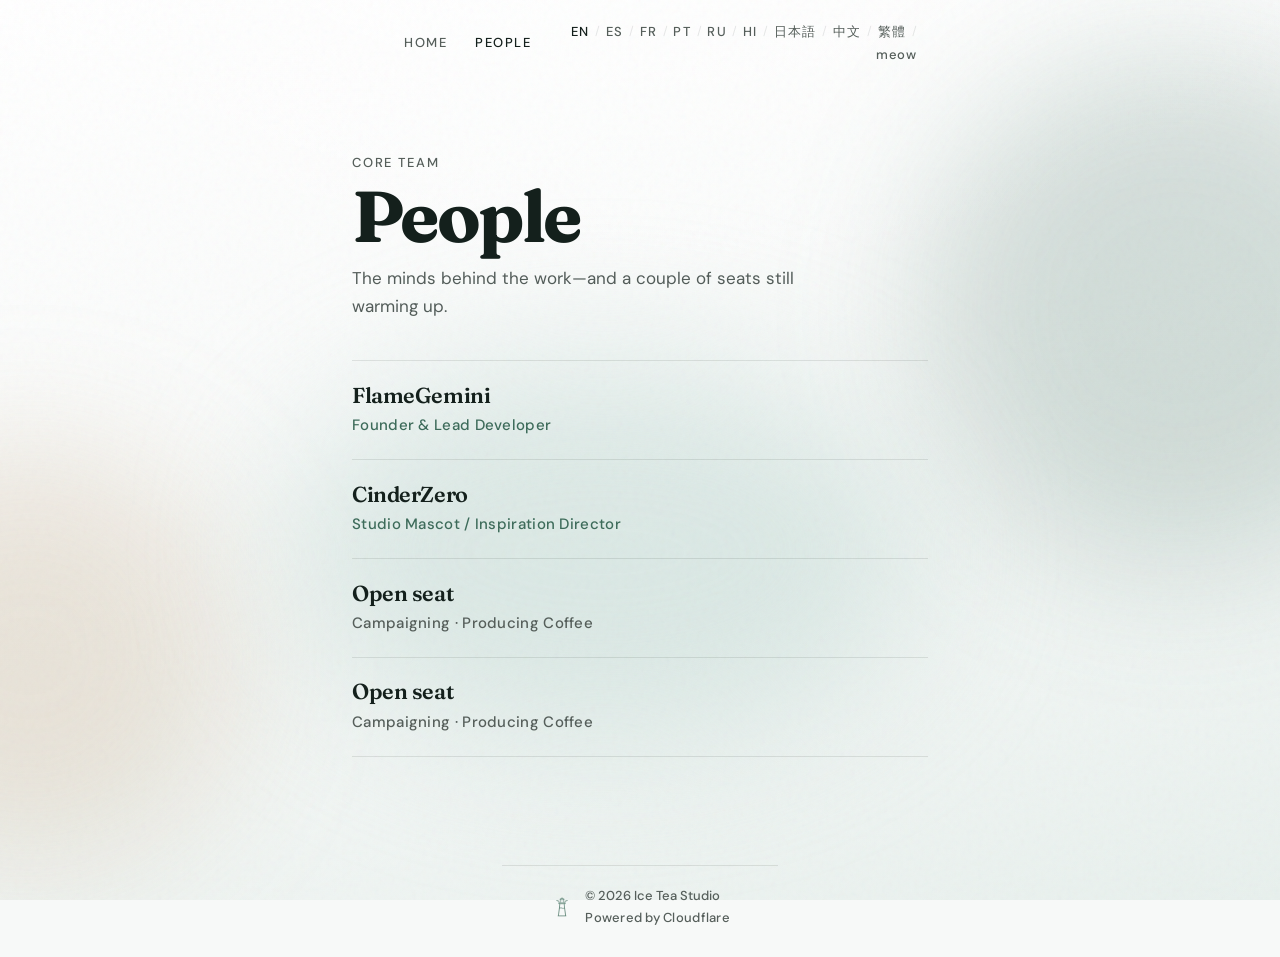
==== people.html @ a5f1b0de "Add French and Portuguese locales. Extend the language switcher and i18n dictionary with FR and PT t" ====
﻿<!DOCTYPE html>
<html lang="en">
<head>
  <meta charset="UTF-8">
  <meta name="viewport" content="width=device-width, initial-scale=1.0">
  <title>People — Ice Tea Studio</title>
  <meta name="description" content="Meet the people behind Ice Tea Studio—developers, designers, and open seats still brewing.">
  <meta name="author" content="Ice Tea Studio">
  <meta name="robots" content="index, follow">
  <link rel="canonical" href="https://ice-tea.top/people.html">
  <script>
    try {
      var _l = localStorage.getItem("its-lang");
      if (_l) {
        var s = String(_l).toLowerCase();
        if (_l === "zh-Hant" || s === "zh-tw" || s === "zh-hk" || s === "zh-hant" || s.indexOf("hant") >= 0) document.documentElement.lang = "zh-Hant";
        else if (_l === "zh-CN" || s.indexOf("zh") === 0) document.documentElement.lang = "zh-CN";
        else if (_l === "ja" || s.indexOf("ja") === 0) document.documentElement.lang = "ja";
        else if (_l === "es" || s.indexOf("es") === 0) document.documentElement.lang = "es";
        else if (_l === "fr" || s.indexOf("fr") === 0) document.documentElement.lang = "fr";
        else if (_l === "pt" || s.indexOf("pt") === 0) document.documentElement.lang = "pt";
        else if (_l === "ru" || s.indexOf("ru") === 0) document.documentElement.lang = "ru";
        else if (_l === "hi" || s.indexOf("hi") === 0) document.documentElement.lang = "hi";
        else if (_l === "zh-meow" || s === "zh-meow") document.documentElement.lang = "zh-CN";
        else if (_l === "en-meow" || s === "en-meow" || _l === "meow") document.documentElement.lang = "en";
      }
    } catch (e) {}
  </script>

  <meta property="og:type" content="website">
  <meta property="og:url" content="https://ice-tea.top/people.html">
  <meta property="og:title" content="People — Ice Tea Studio">
  <meta property="og:description" content="Meet the people behind Ice Tea Studio.">
  <meta property="og:site_name" content="Ice Tea Studio">
  <meta property="og:locale" content="en_US">
  <meta property="og:image" content="https://ice-tea.top/og-image.png">
  <meta property="og:image:type" content="image/png">
  <meta property="og:image:alt" content="Ice Tea Studio">

  <meta name="twitter:card" content="summary_large_image">
  <meta name="twitter:title" content="People — Ice Tea Studio">
  <meta name="twitter:description" content="Meet the people behind Ice Tea Studio.">
  <meta name="twitter:image" content="https://ice-tea.top/og-image.png">

  <meta name="theme-color" content="#f7f9f8">
  <link rel="icon" href="icon-transparent.png" type="image/png">
  <link rel="apple-touch-icon" href="icon-white.png">
  <link rel="stylesheet" href="styles.css">
</head>
<body class="page-people">
  <div class="atmosphere" aria-hidden="true">
    <div class="atmosphere__wash atmosphere__wash--leaf" data-speed="0.08"></div>
    <div class="atmosphere__wash atmosphere__wash--amber" data-speed="0.16"></div>
    <div class="atmosphere__wash atmosphere__wash--ice" data-speed="0.11"></div>
    <div class="atmosphere__grain"></div>
  </div>

  <div class="page">
    <header class="page-top">
      <nav class="topnav" data-i18n-aria="nav_aria" aria-label="Primary">
        <a class="nav-link" data-magnetic href="index.html" data-i18n="nav_home">Home</a>
        <a class="nav-link is-active" data-magnetic href="people.html" data-i18n="nav_people" aria-current="page">People</a>
        <div class="lang-switch" data-i18n-aria="lang_aria" role="group" aria-label="Language">
          <button type="button" class="lang-switch__btn" data-lang="en" aria-pressed="true">EN</button>
          <span class="lang-switch__sep" aria-hidden="true">/</span>
          <button type="button" class="lang-switch__btn" data-lang="es" aria-pressed="false">ES</button>
          <span class="lang-switch__sep" aria-hidden="true">/</span>
          <button type="button" class="lang-switch__btn" data-lang="fr" aria-pressed="false">FR</button>
          <span class="lang-switch__sep" aria-hidden="true">/</span>
          <button type="button" class="lang-switch__btn" data-lang="pt" aria-pressed="false">PT</button>
          <span class="lang-switch__sep" aria-hidden="true">/</span>
          <button type="button" class="lang-switch__btn" data-lang="ru" aria-pressed="false">RU</button>
          <span class="lang-switch__sep" aria-hidden="true">/</span>
          <button type="button" class="lang-switch__btn" data-lang="hi" aria-pressed="false">HI</button>
          <span class="lang-switch__sep" aria-hidden="true">/</span>
          <button type="button" class="lang-switch__btn" data-lang="ja" aria-pressed="false">日本語</button>
          <span class="lang-switch__sep" aria-hidden="true">/</span>
          <button type="button" class="lang-switch__btn" data-lang="zh-CN" aria-pressed="false">中文</button>
          <span class="lang-switch__sep" aria-hidden="true">/</span>
          <button type="button" class="lang-switch__btn" data-lang="zh-Hant" aria-pressed="false">繁體</button>
          <span class="lang-switch__sep" aria-hidden="true">/</span>
          <div class="lang-switch__meow">
            <button type="button" class="lang-switch__btn lang-switch__meow-toggle" aria-expanded="false" aria-haspopup="true">meow</button>
            <div class="lang-switch__meow-menu" hidden role="menu">
              <button type="button" class="lang-switch__meow-option" data-lang="en-meow" role="menuitem">en-meow</button>
              <button type="button" class="lang-switch__meow-option" data-lang="zh-meow" role="menuitem">zh-meow</button>
            </div>
          </div>
        </div>
      </nav>
    </header>

    <main id="main" class="people">
      <header class="people__head" data-reveal>
        <p class="people__kicker" data-i18n="people_kicker">Core team</p>
        <h1 class="people__title" data-i18n="people_title">People</h1>
        <p class="people__lead" data-i18n="people_lead">
          The minds behind the work—and a couple of seats still warming up.
        </p>
      </header>

      <ul class="people-list" data-stagger>
        <li data-reveal>
          <article class="people-list__item">
            <h2 class="people-list__name">FlameGemini</h2>
            <p class="people-list__role" data-i18n="role_flame">Founder &amp; Lead Developer</p>
          </article>
        </li>
        <li data-reveal>
          <article class="people-list__item">
            <h2 class="people-list__name">CinderZero</h2>
            <p class="people-list__role" data-i18n="role_cinder">Studio Mascot / Inspiration Director</p>
          </article>
        </li>
        <li data-reveal>
          <article class="people-list__item people-list__item--open">
            <h2 class="people-list__name" data-i18n="open_seat">Open seat</h2>
            <p class="people-list__role" data-i18n="open_seat_role">Campaigning · Producing Coffee</p>
          </article>
        </li>
        <li data-reveal>
          <article class="people-list__item people-list__item--open">
            <h2 class="people-list__name" data-i18n="open_seat">Open seat</h2>
            <p class="people-list__role" data-i18n="open_seat_role">Campaigning · Producing Coffee</p>
          </article>
        </li>
      </ul>
    </main>

    <footer class="footer" data-reveal>
      <img class="footer__mark" src="icon-transparent.png" width="28" height="28" alt="" decoding="async">
      <div class="footer__copy">
        <p><small>&copy; 2026 Ice Tea Studio</small></p>
        <p class="footer__powered">
          <small><span data-i18n="powered_prefix">Powered by</span> <a href="https://www.cloudflare.com/" rel="noopener noreferrer" target="_blank">Cloudflare</a></small>
        </p>
      </div>
    </footer>
  </div>

  <script src="i18n.js"></script>
  <script src="main.js" defer></script>
</body>
</html>
---- styles.css ----
﻿@font-face {
  font-family: "Fraunces";
  src: url("fonts/fraunces-600.woff2") format("woff2");
  font-weight: 600;
  font-style: normal;
  font-display: swap;
}

@font-face {
  font-family: "Fraunces";
  src: url("fonts/fraunces-700.woff2") format("woff2");
  font-weight: 700;
  font-style: normal;
  font-display: swap;
}

@font-face {
  font-family: "DM Sans";
  src: url("fonts/dm-sans-400.woff2") format("woff2");
  font-weight: 400;
  font-style: normal;
  font-display: swap;
}

@font-face {
  font-family: "DM Sans";
  src: url("fonts/dm-sans-500.woff2") format("woff2");
  font-weight: 500;
  font-style: normal;
  font-display: swap;
}

:root {
  --ink: #14201c;
  --ink-soft: #555e5a;
  --mist: #f7f9f8;
  --paper: #ffffff;
  --leaf: #3d6b5a;
  --leaf-soft: rgba(61, 107, 90, 0.2);
  --amber-soft: rgba(184, 149, 108, 0.22);
  --ice-soft: rgba(201, 221, 215, 0.58);
  --line: rgba(20, 32, 28, 0.1);
  --focus: #2f5d4c;
  --font-display: "Fraunces", "Iowan Old Style", "Palatino Linotype", Palatino, serif;
  --font-body: "DM Sans", "Segoe UI", sans-serif;
  --ease-out: cubic-bezier(0.16, 1, 0.3, 1);
  --dur: 0.7s;
  --pad-x: clamp(1.25rem, 4vw, 3rem);
}

html[lang="zh-CN"],
html[data-lang="zh-CN"],
html[lang="zh-Hant"],
html[data-lang="zh-Hant"] {
  --font-display: "Fraunces", "Songti SC", "STSong", "Noto Serif SC", "Noto Serif TC", serif;
  --font-body: "DM Sans", "PingFang SC", "PingFang TC", "Hiragino Sans GB", "Microsoft YaHei", "Microsoft JhengHei", "Noto Sans SC", "Noto Sans TC", "Segoe UI", sans-serif;
}

html[lang="ja"],
html[data-lang="ja"] {
  --font-display: "Fraunces", "Hiragino Mincho ProN", "Yu Mincho", "Noto Serif JP", serif;
  --font-body: "DM Sans", "Hiragino Sans", "Yu Gothic", "Hiragino Kaku Gothic ProN", "Meiryo", "Noto Sans JP", "Segoe UI", sans-serif;
}

html[lang="ru"],
html[data-lang="ru"] {
  --font-body: "DM Sans", "Segoe UI", "Helvetica Neue", Arial, sans-serif;
}

html[lang="hi"],
html[data-lang="hi"] {
  --font-display: "Fraunces", "Noto Serif Devanagari", "Mangal", serif;
  --font-body: "DM Sans", "Noto Sans Devanagari", "Mangal", "Segoe UI", sans-serif;
}

html[data-lang="zh-meow"],
html[data-lang="en-meow"] {
  --font-display: "Fraunces", "Songti SC", "STSong", serif;
  --font-body: "DM Sans", "PingFang SC", "Microsoft YaHei", "Segoe UI", sans-serif;
}

*,
*::before,
*::after {
  box-sizing: border-box;
}

html {
  color-scheme: light;
  background: var(--mist);
  scroll-behavior: smooth;
}

body {
  margin: 0;
  min-height: 100vh;
  font-family: var(--font-body);
  font-weight: 400;
  line-height: 1.55;
  color: var(--ink);
  background: var(--mist);
  overflow-x: hidden;
  -webkit-font-smoothing: antialiased;
  text-rendering: optimizeLegibility;
}

a {
  color: inherit;
}

a:focus-visible {
  outline: 2px solid var(--focus);
  outline-offset: 3px;
}

.atmosphere {
  position: fixed;
  inset: 0;
  z-index: 0;
  pointer-events: none;
  overflow: hidden;
  background:
    radial-gradient(115% 85% at 50% -15%, var(--paper) 0%, transparent 58%),
    linear-gradient(165deg, var(--paper) 0%, var(--mist) 55%, #e8f0ed 100%);
}

.atmosphere__wash {
  position: absolute;
  border-radius: 50%;
  filter: blur(72px);
  will-change: transform;
  transform: translate3d(0, var(--parallax-y, 0px), 0);
}

.atmosphere__wash--leaf {
  width: min(58vw, 32rem);
  height: min(58vw, 32rem);
  top: 6%;
  right: -12%;
  background: var(--leaf-soft);
}

.atmosphere__wash--amber {
  width: min(48vw, 26rem);
  height: min(48vw, 26rem);
  bottom: 4%;
  left: -14%;
  background: var(--amber-soft);
}

.atmosphere__wash--ice {
  width: min(70vw, 40rem);
  height: min(42vw, 24rem);
  top: 40%;
  left: 22%;
  background: var(--ice-soft);
}

.atmosphere__grain {
  position: absolute;
  inset: 0;
  opacity: 0.04;
  background-image: url("data:image/svg+xml,%3Csvg viewBox='0 0 200 200' xmlns='http://www.w3.org/2000/svg'%3E%3Cfilter id='n'%3E%3CfeTurbulence type='fractalNoise' baseFrequency='0.85' numOctaves='3' stitchTiles='stitch'/%3E%3C/filter%3E%3Crect width='100%25' height='100%25' filter='url(%23n)'/%3E%3C/svg%3E");
  mix-blend-mode: multiply;
}

.page {
  position: relative;
  z-index: 1;
}

.hero-shell {
  display: grid;
  grid-template-rows: auto 1fr;
  min-height: 100vh;
  min-height: 100dvh;
  padding: 0 var(--pad-x);
  max-width: 72rem;
  margin: 0 auto;
}

.topnav {
  display: flex;
  align-items: center;
  justify-content: flex-end;
  gap: 1.75rem;
  padding: 1.35rem 0 0;
}

.lang-switch {
  display: inline-flex;
  flex-wrap: wrap;
  justify-content: flex-end;
  align-items: center;
  gap: 0.35rem;
  margin-left: 0.35rem;
  max-width: min(100%, 22rem);
  row-gap: 0.2rem;
}

.lang-switch__sep {
  font-size: 0.75rem;
  color: var(--line);
  user-select: none;
}

.lang-switch__btn {
  border: 0;
  padding: 0;
  background: transparent;
  color: var(--ink-soft);
  font: inherit;
  font-size: 0.8125rem;
  font-weight: 500;
  letter-spacing: 0.1em;
  text-transform: uppercase;
  cursor: pointer;
  transition: color 0.25s ease;
}

.lang-switch__btn:hover {
  color: var(--ink);
}

.lang-switch__btn.is-active {
  color: var(--ink);
}

.lang-switch__btn:focus-visible {
  outline: 2px solid var(--focus);
  outline-offset: 3px;
}

.lang-switch__meow {
  position: relative;
  display: inline-flex;
  align-items: center;
}

.lang-switch__meow-toggle {
  text-transform: none;
  letter-spacing: 0.06em;
}

.lang-switch__meow-menu {
  position: absolute;
  top: calc(100% + 0.45rem);
  right: 0;
  z-index: 40;
  display: flex;
  flex-direction: column;
  gap: 0.15rem;
  min-width: 6.75rem;
  padding: 0.4rem;
  border: 1px solid var(--line);
  border-radius: 0.4rem;
  background: rgba(255, 255, 255, 0.96);
  box-shadow: 0 10px 28px rgba(20, 32, 28, 0.08);
}

.lang-switch__meow-menu[hidden] {
  display: none;
}

.lang-switch__meow-option {
  border: 0;
  border-radius: 0.28rem;
  padding: 0.4rem 0.55rem;
  background: transparent;
  color: var(--ink-soft);
  font: inherit;
  font-size: 0.75rem;
  font-weight: 500;
  letter-spacing: 0.03em;
  text-transform: none;
  text-align: left;
  cursor: pointer;
  transition: color 0.2s ease, background-color 0.2s ease;
}

.lang-switch__meow-option:hover,
.lang-switch__meow-option.is-active {
  color: var(--ink);
  background: rgba(61, 107, 90, 0.08);
}

.lang-switch__meow-option:focus-visible {
  outline: 2px solid var(--focus);
  outline-offset: 1px;
}

.nav-link {
  display: inline-block;
  font-size: 0.8125rem;
  font-weight: 500;
  letter-spacing: 0.12em;
  text-transform: uppercase;
  text-decoration: none;
  color: var(--ink-soft);
  transition: color 0.25s ease, transform 0.35s var(--ease-out);
  will-change: transform;
}

.nav-link:hover {
  color: var(--ink);
}

.hero {
  position: relative;
  display: flex;
  flex-direction: column;
  justify-content: center;
  align-items: center;
  gap: 1.25rem;
  text-align: center;
  padding: 2rem 0 5rem;
}

.brand {
  margin: 0;
  font-family: var(--font-display);
  font-weight: 700;
  font-size: clamp(3.5rem, 14vw, 8.5rem);
  line-height: 0.9;
  letter-spacing: -0.035em;
  color: var(--ink);
}

.visually-hidden {
  position: absolute;
  width: 1px;
  height: 1px;
  padding: 0;
  margin: -1px;
  overflow: hidden;
  clip: rect(0, 0, 0, 0);
  white-space: nowrap;
  border: 0;
}

.brand__display {
  display: block;
}

.brand__row {
  display: block;
}

.brand__row--accent {
  color: var(--leaf);
  font-weight: 600;
}

.brand .char {
  display: inline-block;
  opacity: 0;
  transform: translateY(0.35em);
  will-change: transform, opacity;
}

.brand .char--space {
  width: 0.28em;
}

.brand.is-ready .char {
  animation: char-in 0.75s var(--ease-out) forwards;
  animation-delay: calc(var(--i) * 0.035s + 0.12s);
}

.brand.is-done .char {
  will-change: auto;
}

.since {
  margin: 0;
  font-size: 0.8125rem;
  font-weight: 500;
  letter-spacing: 0.14em;
  text-transform: uppercase;
  color: var(--ink-soft);
}

.scroll-cue {
  position: absolute;
  bottom: 1.5rem;
  left: 50%;
  display: flex;
  align-items: center;
  justify-content: center;
  width: 2rem;
  height: 2.75rem;
  margin-left: -1rem;
  text-decoration: none;
}

body.is-scrolled .scroll-cue {
  opacity: 0 !important;
  pointer-events: none;
  transform: none !important;
  filter: none !important;
}

.scroll-cue__mouse {
  width: 1.15rem;
  height: 1.85rem;
  border: 1.5px solid rgba(20, 32, 28, 0.28);
  border-radius: 999px;
  position: relative;
}

.scroll-cue__mouse::after {
  content: "";
  position: absolute;
  top: 0.35rem;
  left: 50%;
  width: 0.2rem;
  height: 0.2rem;
  margin-left: -0.1rem;
  border-radius: 50%;
  background: var(--leaf);
  animation: cue-dot 1.6s var(--ease-out) infinite;
}

.about {
  padding: clamp(4rem, 12vh, 7rem) var(--pad-x);
  max-width: calc(36rem + 2 * var(--pad-x));
  margin: 0 auto;
  border-top: 1px solid var(--line);
}

.about__head {
  margin-bottom: 1.5rem;
}

.about__title {
  margin: 0 0 0.35rem;
  font-family: var(--font-display);
  font-size: clamp(1.75rem, 3vw, 2.25rem);
  font-weight: 600;
  letter-spacing: -0.02em;
  line-height: 1.15;
}

.about__kicker {
  margin: 0;
  font-size: 0.875rem;
  font-weight: 500;
  letter-spacing: 0.04em;
  color: var(--ink-soft);
}

.about__body {
  display: grid;
  gap: 1.1rem;
}

.about__body p {
  margin: 0;
  font-size: 1.0625rem;
  line-height: 1.7;
  color: rgba(20, 32, 28, 0.78);
}

.about__body a {
  color: var(--leaf);
  text-underline-offset: 0.18em;
}

.about__body a:hover {
  color: var(--ink);
}

.projects {
  padding: clamp(4rem, 11vh, 6.5rem) var(--pad-x);
  max-width: calc(36rem + 2 * var(--pad-x));
  margin: 0 auto;
  border-top: 1px solid var(--line);
}

.projects__title {
  margin: 0 0 1.75rem;
  font-family: var(--font-display);
  font-size: clamp(1.75rem, 3vw, 2.25rem);
  font-weight: 600;
  letter-spacing: -0.02em;
  line-height: 1.15;
  color: var(--ink);
}

.project-list {
  list-style: none;
  margin: 0;
  padding: 0;
}

.project-list__item {
  position: relative;
  display: block;
  width: calc(100% + 1.7rem);
  margin: 0 -0.85rem;
  padding: 1.25rem 1rem 1.25rem 1.15rem;
  border: 0;
  border-top: 1px solid var(--line);
  border-radius: 0.45rem;
  background: transparent;
  color: inherit;
  font: inherit;
  text-align: left;
  cursor: pointer;
  overflow: hidden;
  transition:
    background-color 320ms var(--ease-out),
    transform 320ms var(--ease-out),
    box-shadow 320ms var(--ease-out),
    border-color 320ms var(--ease-out);
}

.project-list__item:focus-visible {
  outline: 2px solid var(--focus);
  outline-offset: 2px;
}

.project-list__name {
  display: inline-block;
}

.project-list__desc {
  display: block;
}

.project-list__item::before {
  content: "";
  position: absolute;
  left: 0;
  top: 0;
  bottom: 0;
  width: 0;
  background: linear-gradient(180deg, rgba(61, 107, 90, 0.2), var(--leaf));
  transition: width 320ms var(--ease-out);
}

.project-list__item::after {
  content: "";
  position: absolute;
  inset: 0;
  background: radial-gradient(120% 100% at 0% 50%, rgba(61, 107, 90, 0.14), transparent 58%);
  opacity: 0;
  transition: opacity 320ms var(--ease-out);
  pointer-events: none;
}

.project-list__item:hover,
.project-list__item:focus-visible {
  background: rgba(247, 249, 248, 0.92);
  transform: translateX(10px);
  box-shadow:
    0 12px 28px rgba(20, 32, 28, 0.06),
    inset 0 0 0 1px rgba(61, 107, 90, 0.14);
  border-top-color: transparent;
}

.project-list__item:hover + .project-list__item,
.project-list__item:focus-visible + .project-list__item {
  border-top-color: transparent;
}

.project-list__item:hover::before,
.project-list__item:focus-visible::before {
  width: 4px;
}

.project-list__item:hover::after,
.project-list__item:focus-visible::after {
  opacity: 1;
}

.project-list__copy {
  position: relative;
  z-index: 1;
  min-width: 0;
}

.project-list__name {
  position: relative;
  display: inline-block;
  margin: 0 0 0.35rem;
  font-family: var(--font-display);
  font-size: 1.3rem;
  font-weight: 600;
  letter-spacing: -0.02em;
  line-height: 1.2;
  color: var(--ink);
  transition:
    color 280ms var(--ease-out),
    letter-spacing 320ms var(--ease-out),
    transform 320ms var(--ease-out);
}

.project-list__name::after {
  content: "";
  position: absolute;
  left: 0;
  bottom: -0.12em;
  width: 100%;
  height: 1.5px;
  background: var(--leaf);
  transform: scaleX(0);
  transform-origin: left center;
  transition: transform 360ms var(--ease-out);
}

.project-list__item:hover .project-list__name,
.project-list__item:focus-visible .project-list__name {
  color: var(--leaf);
  letter-spacing: -0.01em;
  transform: translateY(-2px);
}

.project-list__item:hover .project-list__name::after,
.project-list__item:focus-visible .project-list__name::after {
  transform: scaleX(1);
}

.project-list__desc {
  margin: 0;
  max-width: 34rem;
  font-size: 1.0625rem;
  line-height: 1.65;
  color: rgba(20, 32, 28, 0.66);
  transform: translateY(4px);
  opacity: 0.92;
  transition:
    color 280ms var(--ease-out),
    transform 320ms var(--ease-out) 40ms,
    opacity 280ms var(--ease-out) 40ms;
}

.project-list__item:hover .project-list__desc,
.project-list__item:focus-visible .project-list__desc {
  color: rgba(20, 32, 28, 0.9);
  transform: translateY(0);
  opacity: 1;
}

.project-list__item--more {
  display: block;
  padding-top: 1.1rem;
  padding-bottom: 1.1rem;
  cursor: default;
  border-bottom: 1px solid var(--line);
}

.project-list__item--more:hover,
.project-list__item--more:focus-visible {
  background: transparent;
  transform: none;
  box-shadow: none;
  border-top-color: var(--line);
}

.project-list__item--more::before,
.project-list__item--more::after {
  display: none;
}

.project-list__more {
  margin: 0;
  font-size: 0.9375rem;
  color: var(--ink-soft);
}

.toast {
  position: fixed;
  left: 50%;
  bottom: 1.5rem;
  z-index: 80;
  max-width: min(28rem, calc(100vw - 2rem));
  padding: 0.9rem 1.15rem;
  border: 1px solid rgba(61, 107, 90, 0.18);
  border-radius: 0.75rem;
  background: rgba(255, 255, 255, 0.94);
  color: var(--ink);
  font-size: 0.9375rem;
  line-height: 1.5;
  text-align: center;
  box-shadow: 0 16px 40px rgba(20, 32, 28, 0.12);
  backdrop-filter: blur(10px);
  transform: translate(-50%, 12px);
  opacity: 0;
  pointer-events: none;
  transition:
    opacity 280ms var(--ease-out),
    transform 320ms var(--ease-out);
}

.toast.is-visible {
  opacity: 1;
  transform: translate(-50%, 0);
}

@media (prefers-reduced-motion: reduce) {
  .toast {
    transition: none;
  }
}

.nav-link.is-active {
  color: var(--ink);
}

.page-top {
  padding: 0 var(--pad-x);
  max-width: 72rem;
  margin: 0 auto;
}

.page-people .page {
  min-height: 100vh;
  min-height: 100dvh;
  display: flex;
  flex-direction: column;
}

.people {
  flex: 1;
  padding: clamp(3rem, 10vh, 5.5rem) var(--pad-x) clamp(4rem, 12vh, 7rem);
  max-width: calc(36rem + 2 * var(--pad-x));
  margin: 0 auto;
  width: 100%;
}

.people__head {
  margin-bottom: 2.5rem;
}

.people__kicker {
  margin: 0 0 0.55rem;
  font-size: 0.8125rem;
  font-weight: 500;
  letter-spacing: 0.14em;
  text-transform: uppercase;
  color: var(--ink-soft);
}

.people__title {
  margin: 0 0 0.85rem;
  font-family: var(--font-display);
  font-size: clamp(2.75rem, 8vw, 4.5rem);
  font-weight: 700;
  letter-spacing: -0.035em;
  line-height: 0.95;
  color: var(--ink);
}

.people__lead {
  margin: 0;
  max-width: 28rem;
  font-size: 1.0625rem;
  line-height: 1.65;
  color: rgba(20, 32, 28, 0.72);
}

.people-list {
  list-style: none;
  margin: 0;
  padding: 0;
}

.people-list__item {
  padding: 1.35rem 0;
  border-top: 1px solid var(--line);
}

.people-list > li:last-child .people-list__item {
  border-bottom: 1px solid var(--line);
}

.people-list__name {
  margin: 0 0 0.35rem;
  font-family: var(--font-display);
  font-size: 1.35rem;
  font-weight: 600;
  letter-spacing: -0.02em;
  line-height: 1.2;
  color: var(--ink);
}

.people-list__role {
  margin: 0;
  font-size: 0.9375rem;
  font-weight: 500;
  letter-spacing: 0.02em;
  color: var(--leaf);
}

.people-list__item--open .people-list__name {
  color: var(--ink);
  font-weight: 600;
}

.people-list__item--open .people-list__role {
  color: var(--ink-soft);
}

.footer {
  display: flex;
  align-items: center;
  gap: 0.7rem;
  padding: 1.25rem var(--pad-x) 1.75rem;
  max-width: 72rem;
  margin: 0 auto;
  border-top: 1px solid var(--line);
}

.footer__mark {
  display: block;
  width: 1.5rem;
  height: 1.5rem;
  object-fit: contain;
  flex-shrink: 0;
  opacity: 0.88;
}

.footer__copy {
  display: flex;
  flex-direction: column;
  gap: 0.15rem;
}

.footer p {
  margin: 0;
  font-size: 0.8125rem;
  font-weight: 500;
  color: var(--ink-soft);
}

.footer__powered {
  font-size: 0.75rem;
  font-weight: 400;
  letter-spacing: 0.02em;
  color: color-mix(in srgb, var(--ink-soft) 78%, transparent);
}

.footer__powered a {
  color: inherit;
  text-decoration: none;
  border-bottom: 1px solid transparent;
  transition: color 0.2s ease, border-color 0.2s ease;
}

.footer__powered a:hover {
  color: var(--ink);
  border-bottom-color: var(--line);
}

.footer small {
  font-size: inherit;
}

/* Reveal system — same idea as cinderzero */
[data-reveal] {
  opacity: 0;
  transform: translateY(22px);
  transition:
    opacity var(--dur) var(--ease-out),
    transform var(--dur) var(--ease-out);
}

[data-reveal].is-in {
  opacity: 1;
  transform: none;
}

.since[data-reveal] {
  transition-delay: 0.55s;
}

.scroll-cue[data-reveal] {
  transition-delay: 0.75s;
}

[data-stagger] > [data-reveal]:nth-child(1) { transition-delay: 0.05s; }
[data-stagger] > [data-reveal]:nth-child(2) { transition-delay: 0.14s; }
[data-stagger] > [data-reveal]:nth-child(3) { transition-delay: 0.23s; }
[data-stagger] > [data-reveal]:nth-child(4) { transition-delay: 0.32s; }
[data-stagger] > [data-reveal]:nth-child(5) { transition-delay: 0.41s; }

@keyframes char-in {
  to {
    opacity: 1;
    transform: none;
  }
}

@keyframes cue-dot {
  0% { opacity: 1; transform: translateY(0); }
  70% { opacity: 0; transform: translateY(0.55rem); }
  100% { opacity: 0; transform: translateY(0.55rem); }
}

@media (prefers-reduced-motion: reduce) {
  html {
    scroll-behavior: auto;
  }

  .project-list__item,
  .project-list__item::before,
  .project-list__item::after,
  .project-list__name,
  .project-list__name::after,
  .project-list__desc {
    transition: none !important;
    transform: none !important;
  }

  .brand .char,
  .brand.is-ready .char,
  [data-reveal],
  [data-reveal].is-in,
  .nav-link,
  .atmosphere__wash,
  .scroll-cue__mouse::after {
    animation: none !important;
    transition: none !important;
    transform: none !important;
    opacity: 1 !important;
  }
}
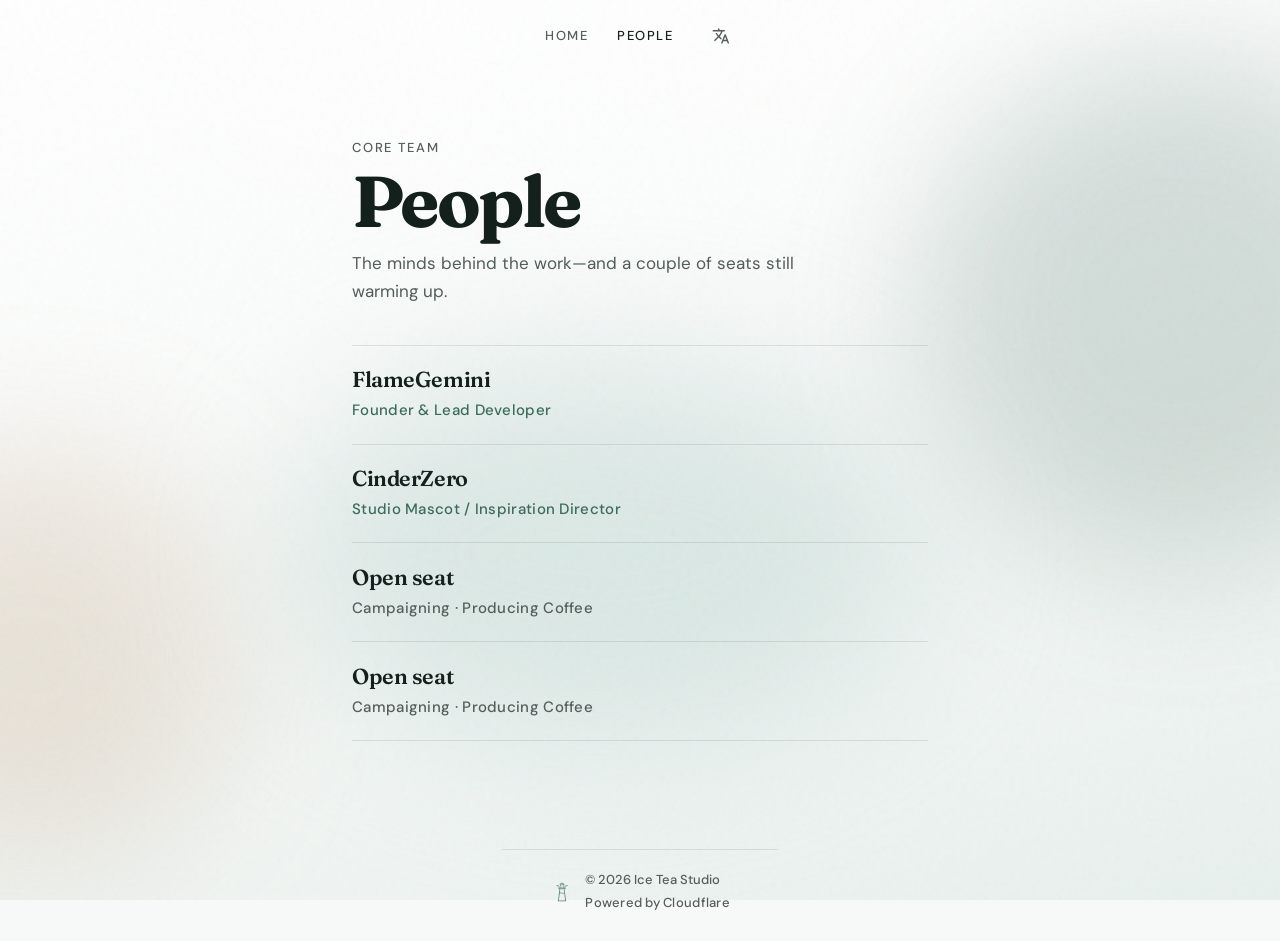
==== commit de215e89: "Add animal easter egg that unlocks locale meow mode. Hide meow from the language menu, ship a compac" ====
--- a/people.html
+++ b/people.html
@@ -1,4 +1,4 @@
-﻿<!DOCTYPE html>
+<!DOCTYPE html>
 <html lang="en">
 <head>
   <meta charset="UTF-8">
@@ -21,8 +21,6 @@
         else if (_l === "pt" || s.indexOf("pt") === 0) document.documentElement.lang = "pt";
         else if (_l === "ru" || s.indexOf("ru") === 0) document.documentElement.lang = "ru";
         else if (_l === "hi" || s.indexOf("hi") === 0) document.documentElement.lang = "hi";
-        else if (_l === "zh-meow" || s === "zh-meow") document.documentElement.lang = "zh-CN";
-        else if (_l === "en-meow" || s === "en-meow" || _l === "meow") document.documentElement.lang = "en";
       }
     } catch (e) {}
   </script>
@@ -60,31 +58,22 @@
       <nav class="topnav" data-i18n-aria="nav_aria" aria-label="Primary">
         <a class="nav-link" data-magnetic href="index.html" data-i18n="nav_home">Home</a>
         <a class="nav-link is-active" data-magnetic href="people.html" data-i18n="nav_people" aria-current="page">People</a>
-        <div class="lang-switch" data-i18n-aria="lang_aria" role="group" aria-label="Language">
-          <button type="button" class="lang-switch__btn" data-lang="en" aria-pressed="true">EN</button>
-          <span class="lang-switch__sep" aria-hidden="true">/</span>
-          <button type="button" class="lang-switch__btn" data-lang="es" aria-pressed="false">ES</button>
-          <span class="lang-switch__sep" aria-hidden="true">/</span>
-          <button type="button" class="lang-switch__btn" data-lang="fr" aria-pressed="false">FR</button>
-          <span class="lang-switch__sep" aria-hidden="true">/</span>
-          <button type="button" class="lang-switch__btn" data-lang="pt" aria-pressed="false">PT</button>
-          <span class="lang-switch__sep" aria-hidden="true">/</span>
-          <button type="button" class="lang-switch__btn" data-lang="ru" aria-pressed="false">RU</button>
-          <span class="lang-switch__sep" aria-hidden="true">/</span>
-          <button type="button" class="lang-switch__btn" data-lang="hi" aria-pressed="false">HI</button>
-          <span class="lang-switch__sep" aria-hidden="true">/</span>
-          <button type="button" class="lang-switch__btn" data-lang="ja" aria-pressed="false">日本語</button>
-          <span class="lang-switch__sep" aria-hidden="true">/</span>
-          <button type="button" class="lang-switch__btn" data-lang="zh-CN" aria-pressed="false">中文</button>
-          <span class="lang-switch__sep" aria-hidden="true">/</span>
-          <button type="button" class="lang-switch__btn" data-lang="zh-Hant" aria-pressed="false">繁體</button>
-          <span class="lang-switch__sep" aria-hidden="true">/</span>
-          <div class="lang-switch__meow">
-            <button type="button" class="lang-switch__btn lang-switch__meow-toggle" aria-expanded="false" aria-haspopup="true">meow</button>
-            <div class="lang-switch__meow-menu" hidden role="menu">
-              <button type="button" class="lang-switch__meow-option" data-lang="en-meow" role="menuitem">en-meow</button>
-              <button type="button" class="lang-switch__meow-option" data-lang="zh-meow" role="menuitem">zh-meow</button>
-            </div>
+        <div class="lang-switch" data-i18n-aria="lang_aria" aria-label="Language">
+          <button type="button" class="lang-switch__toggle" aria-expanded="false" aria-haspopup="listbox" aria-label="Language">
+            <svg class="lang-switch__icon" viewBox="0 0 24 24" width="18" height="18" aria-hidden="true" focusable="false">
+              <path d="M12.87 15.07l-2.54-2.51.03-.03A17.5 17.5 0 0014.07 6H17V4h-7V2H8v2H1v2h11.17C11.5 7.92 10.44 9.75 9 11.35 8.07 10.32 7.3 9.19 6.69 8h-2c.73 1.63 1.73 3.17 2.98 4.56l-5.09 5.02L4 19l5-5 3.11 3.11.76-2.04zM18.5 10h-2L12 22h2l1.12-3h4.75L21 22h2l-4.5-12zm-2.62 7l1.62-4.33L19.12 17h-3.24z" fill="currentColor"/>
+            </svg>
+          </button>
+          <div class="lang-switch__menu" hidden role="listbox">
+            <button type="button" class="lang-switch__option" data-lang="en" role="option">English</button>
+            <button type="button" class="lang-switch__option" data-lang="es" role="option">Español</button>
+            <button type="button" class="lang-switch__option" data-lang="fr" role="option">Français</button>
+            <button type="button" class="lang-switch__option" data-lang="pt" role="option">Português</button>
+            <button type="button" class="lang-switch__option" data-lang="ru" role="option">Русский</button>
+            <button type="button" class="lang-switch__option" data-lang="hi" role="option">हिन्दी</button>
+            <button type="button" class="lang-switch__option" data-lang="ja" role="option">日本語</button>
+            <button type="button" class="lang-switch__option" data-lang="zh-CN" role="option">简体中文</button>
+            <button type="button" class="lang-switch__option" data-lang="zh-Hant" role="option">繁體中文</button>
           </div>
         </div>
       </nav>
@@ -140,5 +129,6 @@
 
   <script src="i18n.js"></script>
   <script src="main.js" defer></script>
+  <script src="animal.js" defer></script>
 </body>
 </html>
--- a/styles.css
+++ b/styles.css
@@ -73,12 +73,6 @@
   --font-body: "DM Sans", "Noto Sans Devanagari", "Mangal", "Segoe UI", sans-serif;
 }
 
-html[data-lang="zh-meow"],
-html[data-lang="en-meow"] {
-  --font-display: "Fraunces", "Songti SC", "STSong", serif;
-  --font-body: "DM Sans", "PingFang SC", "Microsoft YaHei", "Segoe UI", sans-serif;
-}
-
 *,
 *::before,
 *::after {
@@ -188,103 +182,84 @@
 }
 
 .lang-switch {
+  position: relative;
   display: inline-flex;
-  flex-wrap: wrap;
-  justify-content: flex-end;
   align-items: center;
-  gap: 0.35rem;
   margin-left: 0.35rem;
-  max-width: min(100%, 22rem);
-  row-gap: 0.2rem;
-}
-
-.lang-switch__sep {
-  font-size: 0.75rem;
-  color: var(--line);
-  user-select: none;
-}
-
-.lang-switch__btn {
+}
+
+.lang-switch__toggle {
+  display: inline-flex;
+  align-items: center;
+  justify-content: center;
+  width: 1.75rem;
+  height: 1.75rem;
   border: 0;
   padding: 0;
+  background: transparent;
+  color: var(--ink-soft);
+  cursor: pointer;
+  transition: color 0.25s ease;
+}
+
+.lang-switch__toggle:hover,
+.lang-switch.is-open .lang-switch__toggle {
+  color: var(--ink);
+}
+
+.lang-switch__toggle:focus-visible {
+  outline: 2px solid var(--focus);
+  outline-offset: 3px;
+}
+
+.lang-switch__icon {
+  display: block;
+}
+
+.lang-switch__menu {
+  position: absolute;
+  top: calc(100% + 0.5rem);
+  right: 0;
+  z-index: 40;
+  display: flex;
+  flex-direction: column;
+  gap: 0.1rem;
+  min-width: 8.5rem;
+  max-height: min(70vh, 22rem);
+  overflow: auto;
+  padding: 0.4rem;
+  border: 1px solid var(--line);
+  border-radius: 0.4rem;
+  background: rgba(255, 255, 255, 0.97);
+  box-shadow: 0 12px 30px rgba(20, 32, 28, 0.08);
+}
+
+.lang-switch__menu[hidden] {
+  display: none;
+}
+
+.lang-switch__option {
+  border: 0;
+  border-radius: 0.28rem;
+  padding: 0.45rem 0.6rem;
   background: transparent;
   color: var(--ink-soft);
   font: inherit;
   font-size: 0.8125rem;
   font-weight: 500;
-  letter-spacing: 0.1em;
-  text-transform: uppercase;
-  cursor: pointer;
-  transition: color 0.25s ease;
-}
-
-.lang-switch__btn:hover {
-  color: var(--ink);
-}
-
-.lang-switch__btn.is-active {
-  color: var(--ink);
-}
-
-.lang-switch__btn:focus-visible {
-  outline: 2px solid var(--focus);
-  outline-offset: 3px;
-}
-
-.lang-switch__meow {
-  position: relative;
-  display: inline-flex;
-  align-items: center;
-}
-
-.lang-switch__meow-toggle {
-  text-transform: none;
-  letter-spacing: 0.06em;
-}
-
-.lang-switch__meow-menu {
-  position: absolute;
-  top: calc(100% + 0.45rem);
-  right: 0;
-  z-index: 40;
-  display: flex;
-  flex-direction: column;
-  gap: 0.15rem;
-  min-width: 6.75rem;
-  padding: 0.4rem;
-  border: 1px solid var(--line);
-  border-radius: 0.4rem;
-  background: rgba(255, 255, 255, 0.96);
-  box-shadow: 0 10px 28px rgba(20, 32, 28, 0.08);
-}
-
-.lang-switch__meow-menu[hidden] {
-  display: none;
-}
-
-.lang-switch__meow-option {
-  border: 0;
-  border-radius: 0.28rem;
-  padding: 0.4rem 0.55rem;
-  background: transparent;
-  color: var(--ink-soft);
-  font: inherit;
-  font-size: 0.75rem;
-  font-weight: 500;
-  letter-spacing: 0.03em;
-  text-transform: none;
+  letter-spacing: 0.04em;
   text-align: left;
   cursor: pointer;
   transition: color 0.2s ease, background-color 0.2s ease;
 }
 
-.lang-switch__meow-option:hover,
-.lang-switch__meow-option.is-active {
+.lang-switch__option:hover,
+.lang-switch__option.is-active {
   color: var(--ink);
   background: rgba(61, 107, 90, 0.08);
 }
 
-.lang-switch__meow-option:focus-visible {
+.lang-switch__option:focus-visible {
   outline: 2px solid var(--focus);
   outline-offset: 1px;
 }
@@ -819,6 +794,220 @@
   object-fit: contain;
   flex-shrink: 0;
   opacity: 0.88;
+  cursor: default;
+  user-select: none;
+}
+
+.animal-gate {
+  position: fixed;
+  inset: 0;
+  z-index: 80;
+  display: flex;
+  align-items: center;
+  justify-content: center;
+  padding: 1.25rem;
+  background: rgba(20, 32, 28, 0.28);
+  opacity: 0;
+  transition: opacity 0.35s var(--ease-out);
+}
+
+.animal-gate[hidden] {
+  display: none;
+}
+
+.animal-gate.is-visible {
+  opacity: 1;
+}
+
+.animal-gate__panel {
+  width: min(100%, 22rem);
+  padding: 1.5rem 1.35rem 1.35rem;
+  border: 1px solid var(--line);
+  border-radius: 0.55rem;
+  background: rgba(255, 255, 255, 0.97);
+  box-shadow: 0 18px 40px rgba(20, 32, 28, 0.12);
+  text-align: center;
+  opacity: 0;
+  transform: translateY(18px) scale(0.96);
+  transition:
+    opacity 0.4s var(--ease-out),
+    transform 0.45s var(--ease-out);
+}
+
+.animal-gate__panel.is-in {
+  opacity: 1;
+  transform: none;
+}
+
+.animal-gate__title {
+  margin: 0 0 1rem;
+  font-family: var(--font-display);
+  font-size: 1.15rem;
+  font-weight: 600;
+  color: var(--ink);
+}
+
+.animal-gate__form {
+  display: grid;
+  gap: 0.75rem;
+}
+
+.animal-gate__input {
+  width: 100%;
+  box-sizing: border-box;
+  padding: 0.7rem 0.8rem;
+  border: 1px solid var(--line);
+  border-radius: 0.35rem;
+  background: var(--mist);
+  color: var(--ink);
+  font: inherit;
+  font-size: 0.95rem;
+}
+
+.animal-gate__input:focus {
+  outline: 2px solid var(--focus);
+  outline-offset: 1px;
+}
+
+.animal-gate__error {
+  margin: 0;
+  font-size: 0.8125rem;
+  color: #8b3a3a;
+}
+
+.animal-gate__error.is-shake {
+  animation: animal-shake 0.45s var(--ease-out);
+}
+
+.animal-gate__submit {
+  border: 0;
+  border-radius: 0.35rem;
+  padding: 0.65rem 1rem;
+  background: var(--leaf);
+  color: #fff;
+  font: inherit;
+  font-size: 0.875rem;
+  font-weight: 500;
+  cursor: pointer;
+  transition: background-color 0.2s ease, transform 0.25s var(--ease-out);
+}
+
+.animal-gate__submit:hover {
+  background: var(--focus);
+}
+
+.animal-gate__submit:active {
+  transform: scale(0.98);
+}
+
+.animal-pass {
+  position: fixed;
+  inset: 0;
+  z-index: 90;
+  display: flex;
+  align-items: center;
+  justify-content: center;
+  padding: 1.25rem;
+  background: rgba(0, 0, 0, 0.45);
+  opacity: 0;
+  transition: opacity 0.4s var(--ease-out);
+}
+
+.animal-pass[hidden] {
+  display: none;
+}
+
+.animal-pass.is-visible {
+  opacity: 1;
+}
+
+.animal-pass__box {
+  display: flex;
+  align-items: center;
+  justify-content: center;
+  width: min(100%, 28rem);
+  min-height: 9rem;
+  padding: 2rem 2.5rem;
+  background: #000;
+  color: #fff;
+  font-family: var(--font-body);
+  font-size: clamp(1.75rem, 4vw, 2.5rem);
+  font-weight: 500;
+  letter-spacing: 0.28em;
+  opacity: 0;
+  transform: translateY(22px) scale(0.94);
+  transition:
+    opacity 0.45s var(--ease-out) 0.05s,
+    transform 0.5s var(--ease-out) 0.05s;
+}
+
+.animal-pass__box.is-in {
+  opacity: 1;
+  transform: none;
+}
+
+.animal-pass__box.is-in span {
+  animation: animal-pass-blink 1.05s steps(1, end) infinite;
+}
+
+@keyframes animal-pass-blink {
+  0%,
+  49% {
+    opacity: 1;
+  }
+  50%,
+  100% {
+    opacity: 0;
+  }
+}
+
+.project-list__more.is-animal-hint {
+  animation: animal-hint-in 0.55s var(--ease-out);
+}
+
+@keyframes animal-hint-in {
+  from {
+    opacity: 0;
+    transform: translateY(10px);
+  }
+  to {
+    opacity: 1;
+    transform: none;
+  }
+}
+
+@keyframes animal-shake {
+  0%,
+  100% {
+    transform: translateX(0);
+  }
+  20% {
+    transform: translateX(-6px);
+  }
+  40% {
+    transform: translateX(6px);
+  }
+  60% {
+    transform: translateX(-4px);
+  }
+  80% {
+    transform: translateX(4px);
+  }
+}
+
+@media (prefers-reduced-motion: reduce) {
+  .animal-gate,
+  .animal-gate__panel,
+  .animal-pass,
+  .animal-pass__box,
+  .animal-pass__box.is-in span,
+  .project-list__more.is-animal-hint,
+  .animal-gate__error.is-shake {
+    animation: none !important;
+    transition: none !important;
+    opacity: 1 !important;
+    transform: none !important;
+  }
 }
 
 .footer__copy {
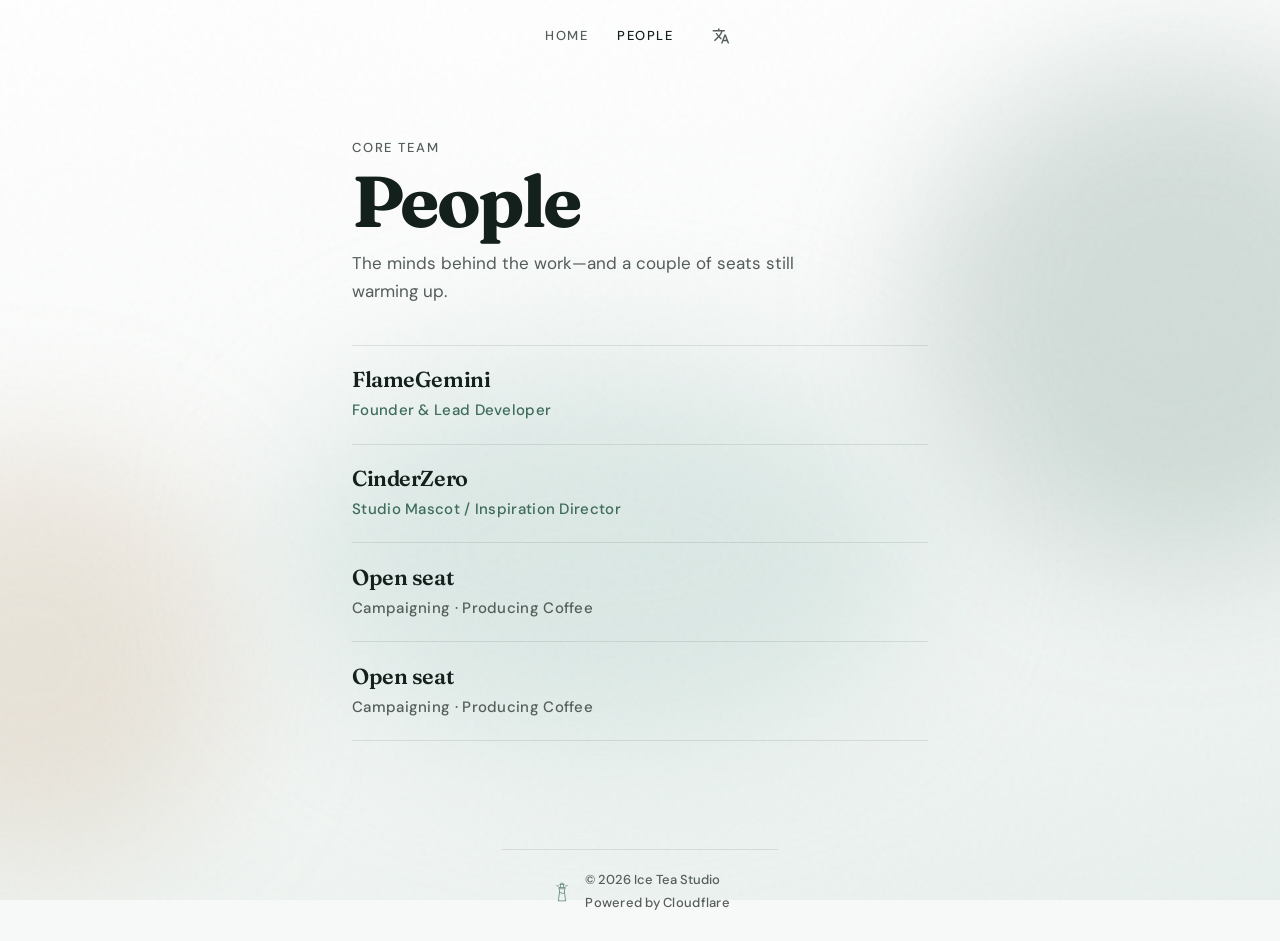
==== commit 22673ee2: "Optimize page weight while keeping brand entrance motion. Serve sized favicon/footer icons, preload " ====
--- a/people.html
+++ b/people.html
@@ -31,19 +31,23 @@
   <meta property="og:description" content="Meet the people behind Ice Tea Studio.">
   <meta property="og:site_name" content="Ice Tea Studio">
   <meta property="og:locale" content="en_US">
-  <meta property="og:image" content="https://ice-tea.top/og-image.png">
-  <meta property="og:image:type" content="image/png">
+  <meta property="og:image" content="https://ice-tea.top/og-image.jpg">
+  <meta property="og:image:type" content="image/jpeg">
   <meta property="og:image:alt" content="Ice Tea Studio">
 
   <meta name="twitter:card" content="summary_large_image">
   <meta name="twitter:title" content="People — Ice Tea Studio">
   <meta name="twitter:description" content="Meet the people behind Ice Tea Studio.">
-  <meta name="twitter:image" content="https://ice-tea.top/og-image.png">
+  <meta name="twitter:image" content="https://ice-tea.top/og-image.jpg">
 
   <meta name="theme-color" content="#f7f9f8">
-  <link rel="icon" href="icon-transparent.png" type="image/png">
-  <link rel="apple-touch-icon" href="icon-white.png">
+  <link rel="icon" href="icon-32.png" type="image/png" sizes="32x32">
+  <link rel="apple-touch-icon" href="apple-touch-icon.png" sizes="180x180">
+  <link rel="preload" href="fonts/fraunces-700.woff2" as="font" type="font/woff2" crossorigin>
+  <link rel="preload" href="fonts/fraunces-600.woff2" as="font" type="font/woff2" crossorigin>
+  <link rel="preload" href="fonts/dm-sans-400.woff2" as="font" type="font/woff2" crossorigin>
   <link rel="stylesheet" href="styles.css">
+  <script>document.documentElement.classList.add("js");</script>
 </head>
 <body class="page-people">
   <div class="atmosphere" aria-hidden="true">
@@ -117,7 +121,7 @@
     </main>
 
     <footer class="footer" data-reveal>
-      <img class="footer__mark" src="icon-transparent.png" width="28" height="28" alt="" decoding="async">
+      <img class="footer__mark" src="icon-48.png" width="28" height="28" alt="" decoding="async" loading="lazy">
       <div class="footer__copy">
         <p><small>&copy; 2026 Ice Tea Studio</small></p>
         <p class="footer__powered">
@@ -127,7 +131,7 @@
     </footer>
   </div>
 
-  <script src="i18n.js"></script>
+  <script src="i18n.js" defer></script>
   <script src="main.js" defer></script>
   <script src="animal.js" defer></script>
 </body>
--- a/styles.css
+++ b/styles.css
@@ -1046,8 +1046,8 @@
   font-size: inherit;
 }
 
-/* Reveal system — same idea as cinderzero */
-[data-reveal] {
+/* Reveal system — only hide when JS is active (progressive enhancement). */
+.js [data-reveal] {
   opacity: 0;
   transform: translateY(22px);
   transition:
@@ -1055,7 +1055,7 @@
     transform var(--dur) var(--ease-out);
 }
 
-[data-reveal].is-in {
+.js [data-reveal].is-in {
   opacity: 1;
   transform: none;
 }
@@ -1104,8 +1104,8 @@
 
   .brand .char,
   .brand.is-ready .char,
-  [data-reveal],
-  [data-reveal].is-in,
+  .js [data-reveal],
+  .js [data-reveal].is-in,
   .nav-link,
   .atmosphere__wash,
   .scroll-cue__mouse::after {
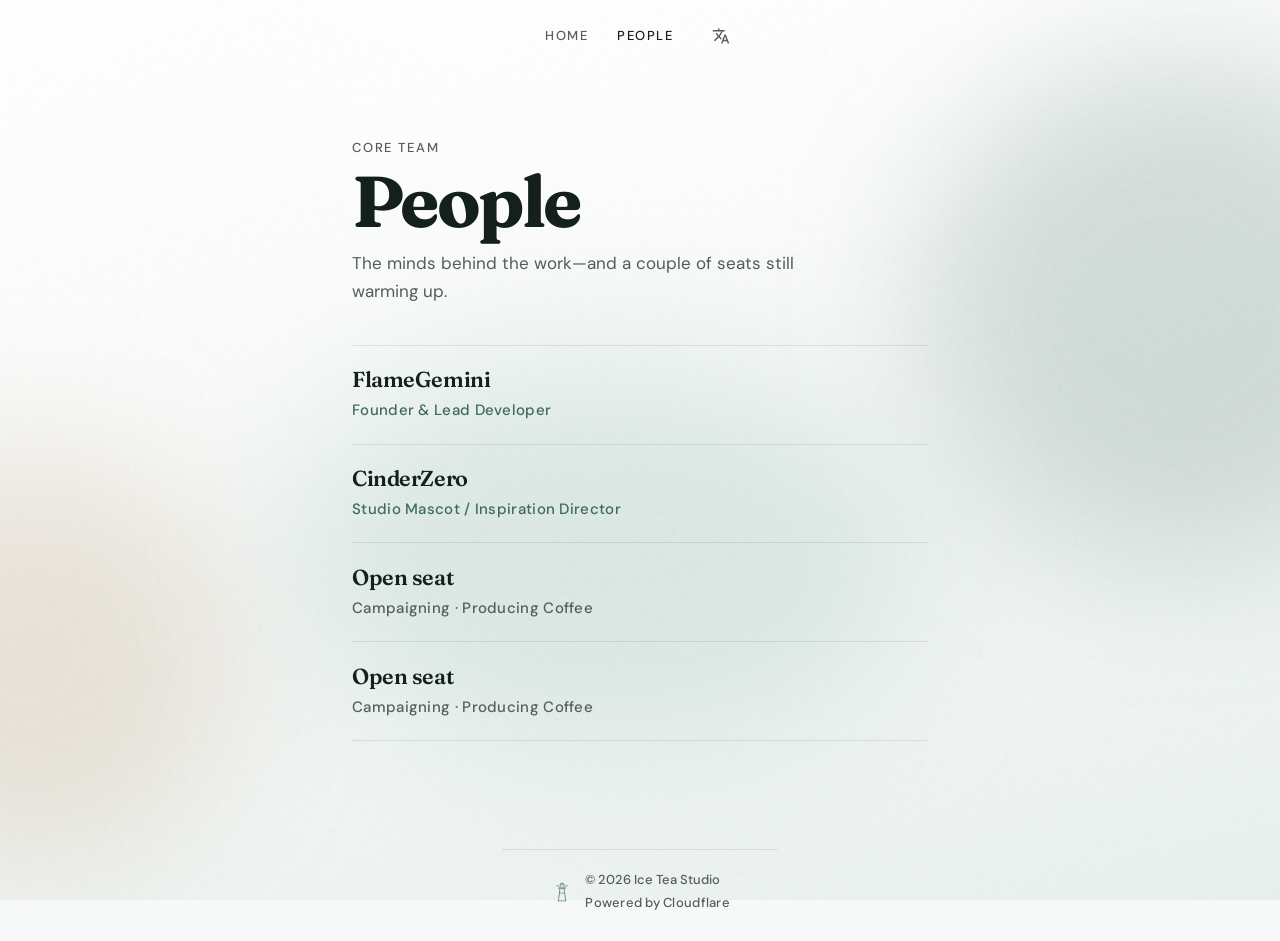
==== commit 5cc178fc: "Fix cracked lighthouse icons after aggressive downscaling. Serve sharper mid-size PNGs for favicon a" ====
--- a/people.html
+++ b/people.html
@@ -41,7 +41,7 @@
   <meta name="twitter:image" content="https://ice-tea.top/og-image.jpg">
 
   <meta name="theme-color" content="#f7f9f8">
-  <link rel="icon" href="icon-32.png" type="image/png" sizes="32x32">
+  <link rel="icon" href="icon-64.png" type="image/png" sizes="64x64">
   <link rel="apple-touch-icon" href="apple-touch-icon.png" sizes="180x180">
   <link rel="preload" href="fonts/fraunces-700.woff2" as="font" type="font/woff2" crossorigin>
   <link rel="preload" href="fonts/fraunces-600.woff2" as="font" type="font/woff2" crossorigin>
@@ -121,7 +121,7 @@
     </main>
 
     <footer class="footer" data-reveal>
-      <img class="footer__mark" src="icon-48.png" width="28" height="28" alt="" decoding="async" loading="lazy">
+      <img class="footer__mark" src="icon-256.png" width="28" height="28" alt="" decoding="async" loading="lazy">
       <div class="footer__copy">
         <p><small>&copy; 2026 Ice Tea Studio</small></p>
         <p class="footer__powered">
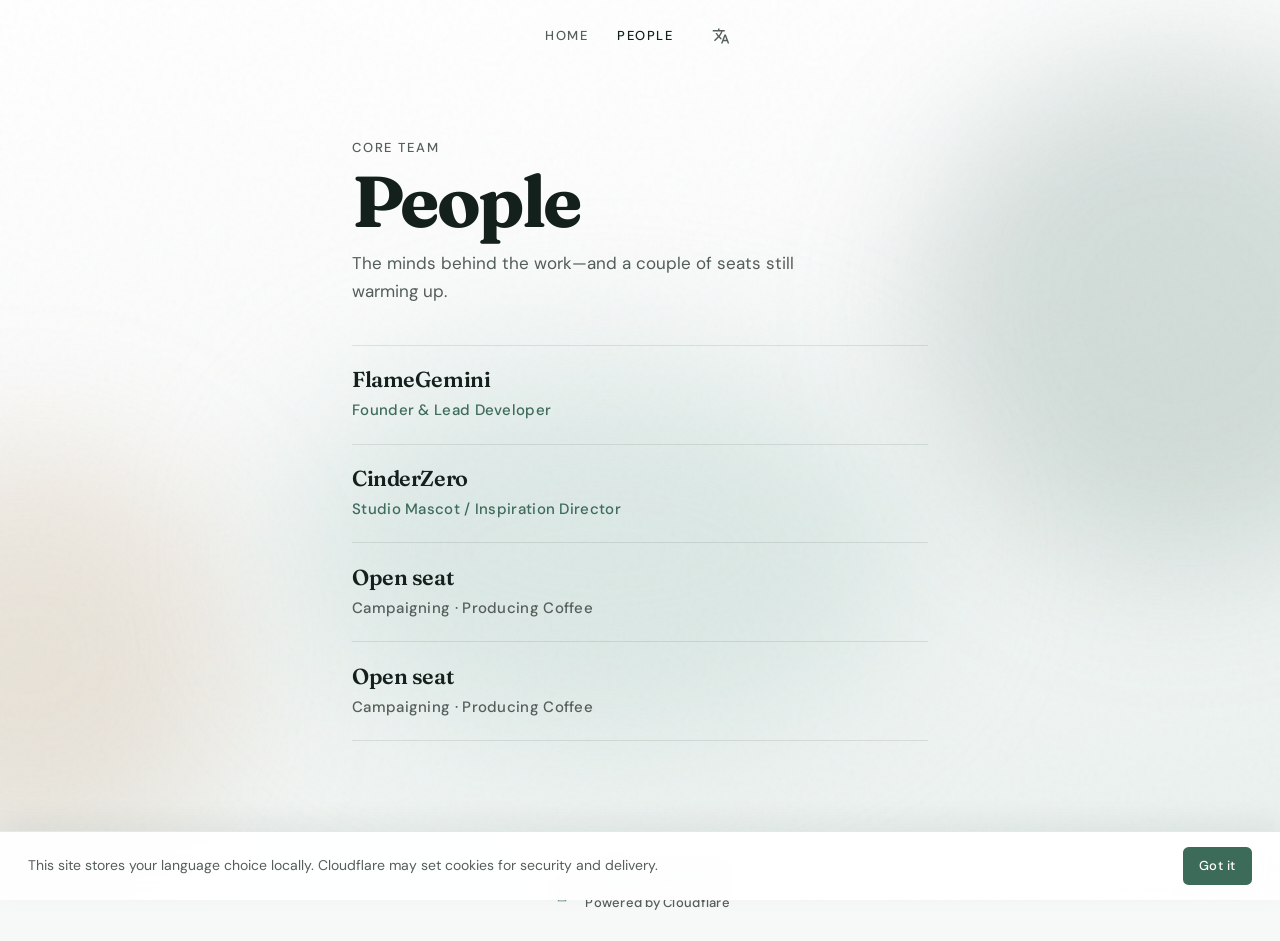
==== commit 85fdcc16: "Add a multilingual cookie notice for local storage and Cloudflare. Show a bottom acknowledgment bar " ====
--- a/people.html
+++ b/people.html
@@ -131,6 +131,13 @@
     </footer>
   </div>
 
+  <div class="cookie-notice" id="cookie-notice" hidden>
+    <p class="cookie-notice__text" data-i18n="cookie_notice">
+      This site stores your language choice locally. Cloudflare may set cookies for security and delivery.
+    </p>
+    <button type="button" class="cookie-notice__accept" data-i18n="cookie_accept">Got it</button>
+  </div>
+
   <script src="i18n.js" defer></script>
   <script src="main.js" defer></script>
   <script src="animal.js" defer></script>
--- a/styles.css
+++ b/styles.css
@@ -679,6 +679,83 @@
   }
 }
 
+.cookie-notice {
+  position: fixed;
+  left: 0;
+  right: 0;
+  bottom: 0;
+  z-index: 70;
+  display: flex;
+  flex-wrap: wrap;
+  align-items: center;
+  justify-content: space-between;
+  gap: 0.85rem 1.25rem;
+  padding: 0.95rem clamp(1rem, 3vw, 1.75rem);
+  border-top: 1px solid var(--line);
+  background: rgba(255, 255, 255, 0.94);
+  box-shadow: 0 -10px 28px rgba(20, 32, 28, 0.06);
+  backdrop-filter: blur(12px);
+  opacity: 0;
+  transform: translateY(10px);
+  pointer-events: none;
+  transition:
+    opacity 0.35s var(--ease-out),
+    transform 0.4s var(--ease-out);
+}
+
+.cookie-notice[hidden] {
+  display: none;
+}
+
+.cookie-notice.is-visible {
+  opacity: 1;
+  transform: none;
+  pointer-events: auto;
+}
+
+.cookie-notice__text {
+  margin: 0;
+  flex: 1 1 16rem;
+  max-width: 44rem;
+  font-size: 0.875rem;
+  line-height: 1.55;
+  color: var(--ink-soft);
+}
+
+.cookie-notice__accept {
+  flex: 0 0 auto;
+  border: 0;
+  border-radius: 0.35rem;
+  padding: 0.55rem 1rem;
+  background: var(--leaf);
+  color: #fff;
+  font: inherit;
+  font-size: 0.8125rem;
+  font-weight: 500;
+  letter-spacing: 0.04em;
+  cursor: pointer;
+  transition: background-color 0.2s ease, transform 0.25s var(--ease-out);
+}
+
+.cookie-notice__accept:hover {
+  background: var(--focus);
+}
+
+.cookie-notice__accept:active {
+  transform: scale(0.98);
+}
+
+.cookie-notice__accept:focus-visible {
+  outline: 2px solid var(--focus);
+  outline-offset: 3px;
+}
+
+@media (prefers-reduced-motion: reduce) {
+  .cookie-notice {
+    transition: none;
+  }
+}
+
 .nav-link.is-active {
   color: var(--ink);
 }
